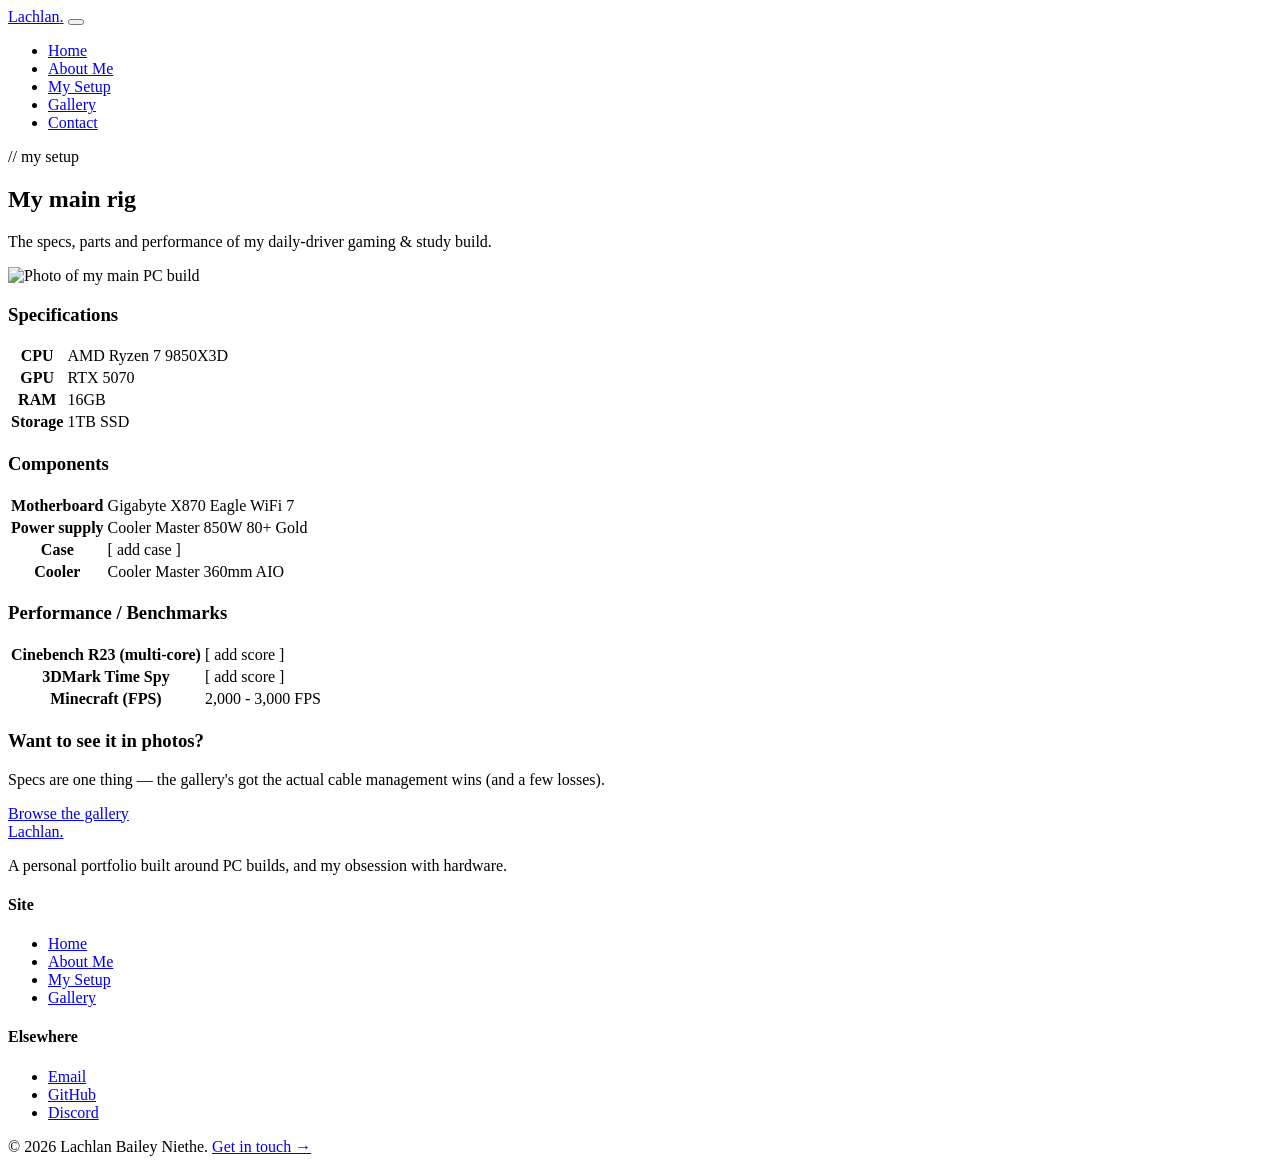
==== setup.html @ 74df8147 "Add files via upload" ====
<!DOCTYPE html>
<html lang="en">
<head>
  <meta charset="UTF-8">
  <meta name="viewport" content="width=device-width, initial-scale=1.0">
  <title>About Lachlan — My Setup</title>
  <meta name="description" content="Lachlan's main PC build, with its specs, components and benchmarks.">
  <link rel="preconnect" href="https://fonts.googleapis.com">
  <link href="https://fonts.googleapis.com/css2?family=Space+Grotesk:wght@500;700&family=Inter:wght@400;500&family=JetBrains+Mono:wght@400;500&display=swap" rel="stylesheet">
  <link rel="stylesheet" href="css/style.css">
</head>
<body>

  <header class="siteHeader">
    <nav class="navBar" aria-label="Primary">
      <a href="index.html" class="logo">Lachlan<span>.</span></a>
      <button class="navToggle" aria-expanded="false" aria-label="Toggle navigation menu">
        <span></span><span></span><span></span>
      </button>
      <ul class="navLinks">
        <li><a href="index.html">Home</a></li>
        <li><a href="about.html">About Me</a></li>
        <li><a href="setup.html" aria-current="page">My Setup</a></li>
        <li><a href="gallery.html">Gallery</a></li>
        <li><a href="contact.html">Contact</a></li>
      </ul>
    </nav>
  </header>

  <main>
    <section class="pageIntro container">
      <span class="tag">// my setup</span>
      <h1>My main rig</h1>
      <p>The specs, parts and performance of my daily-driver gaming &amp; study build.</p>
    </section>

    <section class="section container">
      <!-- one build, same layout as my wireframe -->
      <div class="setupGrid">
        <div class="buildCard setupImage">
          <img class="buildImg" src="images/MyBuild.png" alt="Photo of my main PC build">
        </div>

        <section class="setupBox" aria-labelledby="specsHeading">
          <h3 id="specsHeading">Specifications</h3>
          <table class="specTable">
            <tr><th scope="row">CPU</th><td>AMD Ryzen 7 9850X3D</td></tr>
            <tr><th scope="row">GPU</th><td>RTX 5070</td></tr>
            <tr><th scope="row">RAM</th><td>16GB</td></tr>
            <tr><th scope="row">Storage</th><td>1TB SSD</td></tr>
          </table>
        </section>

        <section class="setupBox" aria-labelledby="componentsHeading">
          <h3 id="componentsHeading">Components</h3>
          <table class="specTable">
            <tr><th scope="row">Motherboard</th><td>Gigabyte X870 Eagle WiFi 7</td></tr>
            <tr><th scope="row">Power supply</th><td>Cooler Master 850W 80+ Gold</td></tr>
            <tr><th scope="row">Case</th><td>[ add case ]</td></tr>
            <tr><th scope="row">Cooler</th><td>Cooler Master 360mm AIO</td></tr>
          </table>
        </section>

        <!-- benchmarks across the bottom -->
        <section class="setupBox benchmarks" aria-labelledby="benchHeading">
          <h3 id="benchHeading">Performance / Benchmarks</h3>
          <table class="specTable">
            <tr><th scope="row">Cinebench R23 (multi-core)</th><td>[ add score ]</td></tr>
            <tr><th scope="row">3DMark Time Spy</th><td>[ add score ]</td></tr>
            <tr><th scope="row">Minecraft (FPS)</th><td>2,000 - 3,000 FPS</td></tr>
          </table>
        </section>
      </div>
    </section>

    <section class="section container" aria-label="Next step">
      <div class="card">
        <h3>Want to see it in photos?</h3>
        <p>Specs are one thing — the gallery's got the actual cable management wins (and a few losses).</p>
        <a href="gallery.html" class="btnPrimary">Browse the gallery</a>
      </div>
    </section>
  </main>

  <footer class="siteFooter">
    <div class="container">
      <div class="footerGrid">
        <div class="footerBrand">
          <a href="index.html" class="logo">Lachlan<span>.</span></a>
          <p>A personal portfolio built around PC builds, and my obsession with hardware.</p>
        </div>
        <div class="footerCol">
          <h4>Site</h4>
          <ul>
            <li><a href="index.html">Home</a></li>
            <li><a href="about.html">About Me</a></li>
            <li><a href="setup.html">My Setup</a></li>
            <li><a href="gallery.html">Gallery</a></li>
          </ul>
        </div>
        <div class="footerCol">
          <h4>Elsewhere</h4>
          <ul>
            <li><a href="mailto:Niethelachlan@gmail.com">Email</a></li>
            <li><a href="https://github.com/">GitHub</a></li>
            <li><a href="https://discord.gg/">Discord</a></li>
          </ul>
        </div>
      </div>
      <div class="footerBottom">
        <span>&copy; 2026 Lachlan Bailey Niethe.</span>
        <a href="contact.html">Get in touch →</a>
      </div>
    </div>
  </footer>

  <script src="js/main.js"></script>
</body>
</html>
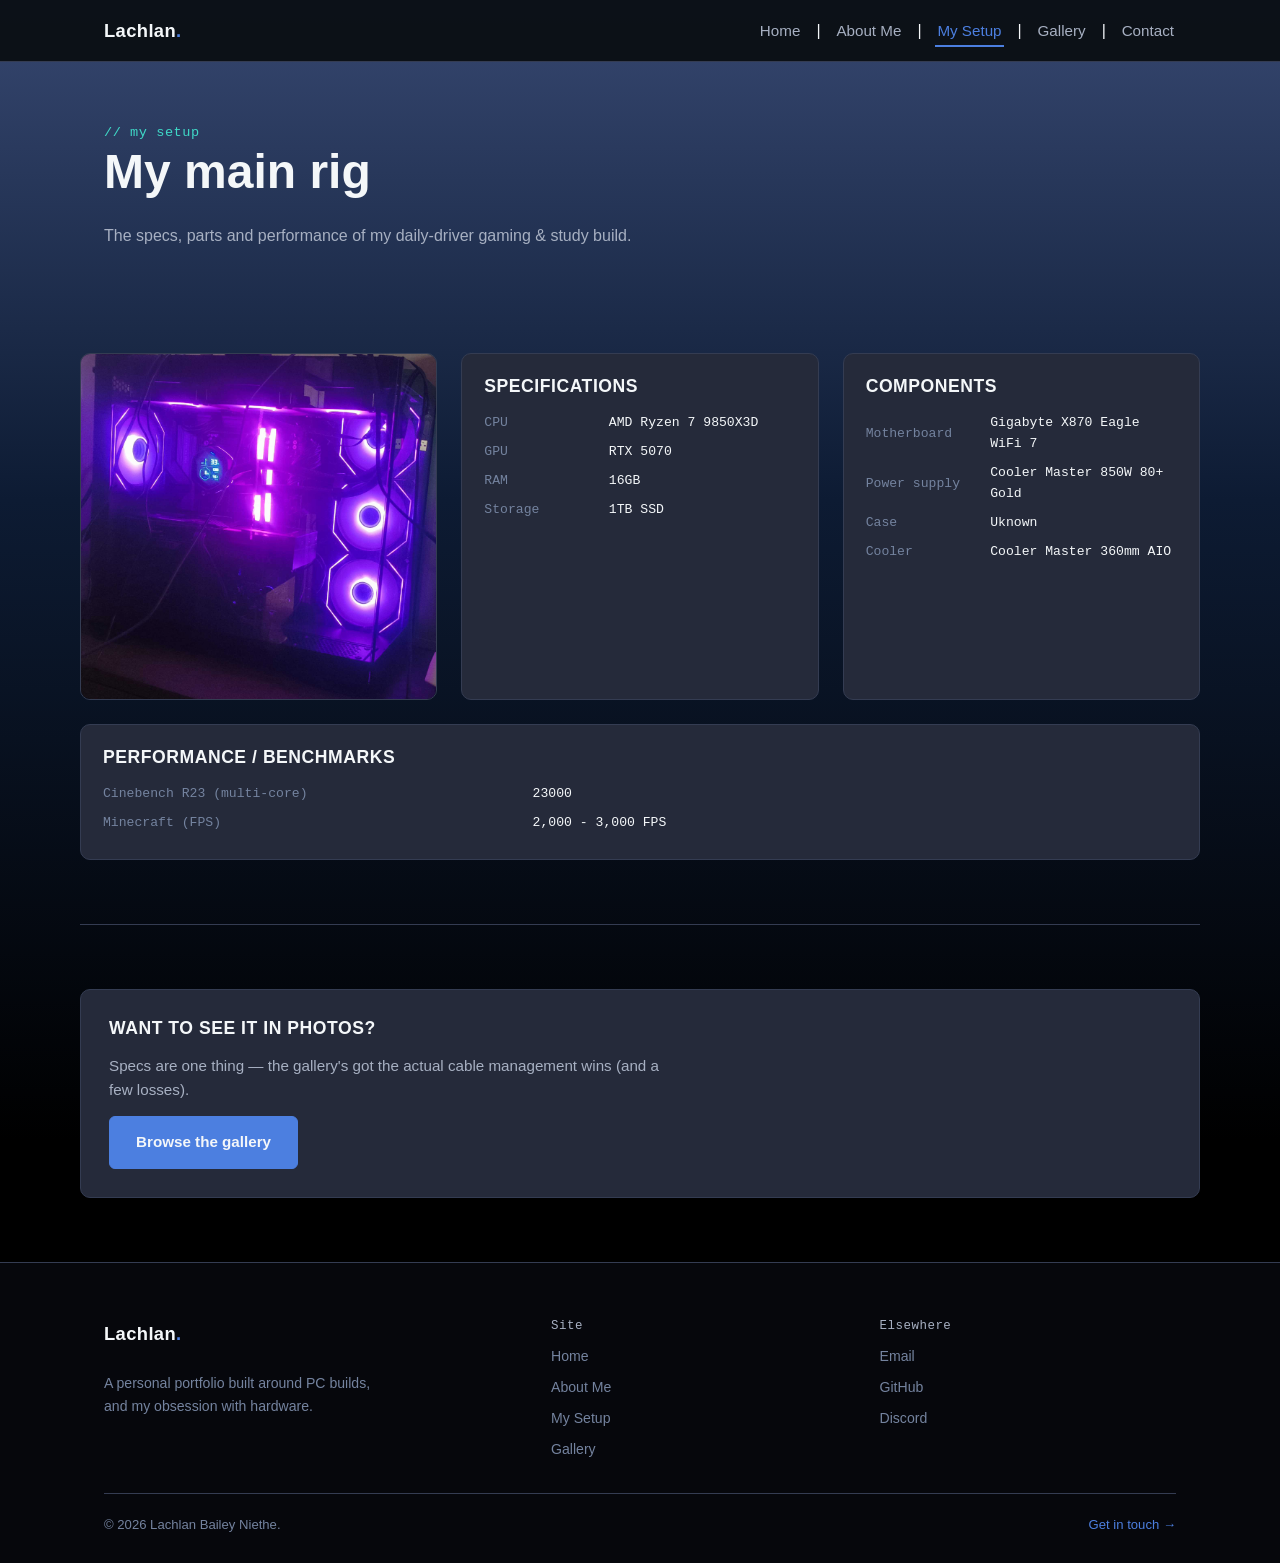
==== commit e5d84e43: "Update setup.html" ====
--- a/setup.html
+++ b/setup.html
@@ -56,7 +56,7 @@
           <table class="specTable">
             <tr><th scope="row">Motherboard</th><td>Gigabyte X870 Eagle WiFi 7</td></tr>
             <tr><th scope="row">Power supply</th><td>Cooler Master 850W 80+ Gold</td></tr>
-            <tr><th scope="row">Case</th><td>[ add case ]</td></tr>
+            <tr><th scope="row">Case</th><td>Uknown</td></tr>
             <tr><th scope="row">Cooler</th><td>Cooler Master 360mm AIO</td></tr>
           </table>
         </section>
@@ -65,8 +65,7 @@
         <section class="setupBox benchmarks" aria-labelledby="benchHeading">
           <h3 id="benchHeading">Performance / Benchmarks</h3>
           <table class="specTable">
-            <tr><th scope="row">Cinebench R23 (multi-core)</th><td>[ add score ]</td></tr>
-            <tr><th scope="row">3DMark Time Spy</th><td>[ add score ]</td></tr>
+            <tr><th scope="row">Cinebench R23 (multi-core)</th><td>23000</td></tr>
             <tr><th scope="row">Minecraft (FPS)</th><td>2,000 - 3,000 FPS</td></tr>
           </table>
         </section>
--- a/css/style.css
+++ b/css/style.css
@@ -0,0 +1,701 @@
+/* styles for the whole site - all 5 pages use this file
+   colours are from my wireframe, 3 sizes: mobile, tablet, desktop */
+
+* {
+  box-sizing: border-box;
+}
+
+html {
+  scroll-behavior: smooth;
+  background: #0D1B33;
+}
+
+body {
+  margin: 0;
+  font-family: 'Inter', sans-serif;
+  color: #a7b0c2;
+  background: linear-gradient(0deg, rgba(0, 0, 0, 1) 27%, rgba(13, 27, 51, 1) 68%, rgba(54, 71, 112, 1) 100%);
+  line-height: 1.6;
+}
+
+a {
+  color: inherit;
+  text-decoration: none;
+}
+
+h1, h2, h3, h4 {
+  font-family: 'Space Grotesk', sans-serif;
+  color: #f4f7f9;
+  line-height: 1.15;
+  margin: 0 0 0.5em;
+}
+
+h1 { font-size: 3rem; }
+h2 { font-size: 2rem; }
+h3 { font-size: 1.25rem; }
+
+p {
+  max-width: 68ch;
+}
+
+.container {
+  max-width: 1120px;
+  margin: 0 auto;
+  padding: 0 24px;
+}
+
+/* outline when tabbing with the keyboard */
+a:focus, button:focus, input:focus, textarea:focus {
+  outline: 2px solid #4c7fe0;
+  outline-offset: 2px;
+}
+
+/* things that use the mono font */
+.hero .tag, .pageIntro .tag, .cardLink, .accordionTrigger .plus, .footerCol h4,
+.buildPhoto, .specTable, .galleryItem, .lightboxImage, .errorMsg, .formStatus, .contactCard a {
+  font-family: 'JetBrains Mono', monospace;
+}
+
+/* card boxes used on every page */
+.card, .profileCard, .infoBlock, .buildCard, .setupBox, .lightboxInner, .contactCard {
+  background: #252a3a;
+  border: 1px solid #343c52;
+  border-radius: 10px;
+}
+
+/* ---- header / nav bar ---- */
+
+.siteHeader {
+  position: sticky;
+  top: 0;
+  z-index: 50;
+  background: rgba(11, 15, 20, 0.95);
+  border-bottom: 1px solid #343c52;
+}
+
+.navBar {
+  display: flex;
+  align-items: center;
+  justify-content: space-between;
+  padding: 16px 24px;
+  max-width: 1120px;
+  margin: 0 auto;
+}
+
+.logo {
+  font-family: 'Space Grotesk', sans-serif;
+  font-weight: 700;
+  font-size: 1.15rem;
+  color: #f4f7f9;
+  letter-spacing: 0.02em;
+}
+
+.logo span {
+  color: #4c7fe0;
+}
+
+.navLinks {
+  display: flex;
+  gap: 32px;
+  list-style: none;
+  margin: 0;
+  padding: 0;
+}
+
+.navLinks li {
+  position: relative;
+}
+
+.navLinks li + li::before {
+  content: "|";
+  position: absolute;
+  left: -18px;
+  color: #f4f7f9;
+}
+
+.navLinks a {
+  font-size: 0.95rem;
+  color: #a7b0c2;
+  padding: 6px 2px;
+  border-bottom: 2px solid transparent;
+  transition: all 0.15s ease;
+}
+
+.navLinks a:hover {
+  color: #f4f7f9;
+}
+
+.navLinks a[aria-current="page"] {
+  color: #4c7fe0;
+  border-color: #4c7fe0;
+}
+
+.navToggle {
+  display: none;
+  flex-direction: column;
+  gap: 5px;
+  background: none;
+  border: none;
+  cursor: pointer;
+  padding: 6px;
+}
+
+.navToggle span {
+  width: 24px;
+  height: 2px;
+  background: #f4f7f9;
+}
+
+/* ---- hero section (home page only) ---- */
+
+.hero {
+  padding: 96px 0 72px;
+  text-align: center;
+}
+
+.hero h1, .hero p.lede, .hero .tag {
+  color: #f4f7f9;
+}
+
+.hero p.lede {
+  font-size: 1.15rem;
+  max-width: 52ch;
+  margin-left: auto;
+  margin-right: auto;
+}
+
+.hero .tag, .pageIntro .tag {
+  font-size: 0.85rem;
+  letter-spacing: 0.04em;
+  display: inline-block;
+}
+
+.pageIntro .tag { color: #3fd9c7; }
+
+.btnRow { display: flex; gap: 14px; flex-wrap: wrap; margin-top: 28px; justify-content: center; }
+
+.btnPrimary, .btnGhost {
+  display: inline-block;
+  font-family: 'Space Grotesk', sans-serif;
+  font-weight: 700;
+  font-size: 0.95rem;
+  padding: 13px 26px;
+  border-radius: 6px;
+  transition: all 0.15s ease;
+}
+
+.btnPrimary {
+  background: #4c7fe0;
+  color: #f4f7f9;
+  border: 1px solid #4c7fe0;
+}
+
+.btnPrimary:hover {
+  background: #f4f7f9;
+  color: #4c7fe0;
+  border-color: #f4f7f9;
+}
+
+.btnGhost {
+  background: transparent;
+  color: #f4f7f9;
+  border: 1px solid #343c52;
+}
+
+.btnGhost:hover {
+  border-color: #4c7fe0;
+  color: #4c7fe0;
+}
+
+/* ---- quick-link cards on home ---- */
+
+.quickLinks {
+  display: grid;
+  grid-template-columns: repeat(3, 1fr);
+  gap: 20px;
+  padding: 0 0 96px;
+  text-align: center;
+}
+
+.quickLinks .card p {
+  margin-left: auto;
+  margin-right: auto;
+}
+
+.card {
+  padding: 28px;
+  transition: all 0.18s ease;
+}
+
+.card:hover, .buildCard:hover {
+  transform: translateY(-4px);
+  border-color: #2f4f8f;
+}
+
+.card h3 {
+  margin-bottom: 6px;
+  text-transform: uppercase;
+  letter-spacing: 0.03em;
+  font-size: 1.1rem;
+}
+
+.card p {
+  font-size: 0.95rem;
+  margin-bottom: 14px;
+}
+
+.cardLink {
+  display: inline-block;
+  font-size: 0.82rem;
+  color: #f4f7f9;
+  background: #4c7fe0;
+  padding: 8px 14px;
+  border-radius: 6px;
+  transition: all 0.15s ease;
+}
+
+.cardLink:hover {
+  background: #f4f7f9;
+  color: #4c7fe0;
+}
+
+.cardLink::after { content: " →"; }
+
+/* ---- section spacing, used on the about page ---- */
+
+.section { padding: 64px 0; }
+.section + .section { border-top: 1px solid #343c52; }
+.pageIntro { padding-top: 56px; padding-bottom: 24px; } /* top and bottom only, so phones keep the side padding */
+
+/* ---- about me page ---- */
+
+.aboutGrid {
+  display: grid;
+  grid-template-columns: 1.1fr 1.6fr;
+  gap: 32px;
+  align-items: start;
+}
+
+.profileCard { padding: 28px; text-align: center; }
+.infoBlock { padding: 22px 26px; }
+.infoBlock h3 { margin-bottom: 8px; }
+
+.profileCard .avatar {
+  width: 140px;
+  height: 140px;
+  border-radius: 50%;
+  margin: 0 auto 18px;
+  background: linear-gradient(135deg, #4c7fe0 0%, #252a3a 70%);
+  display: flex;
+  align-items: center;
+  justify-content: center;
+  font-family: 'Space Grotesk', sans-serif;
+  font-size: 2.2rem;
+  color: #1a2238;
+  font-weight: 700;
+}
+
+.infoBlocks {
+  display: flex;
+  flex-direction: column;
+  gap: 16px;
+}
+
+.skillTags {
+  display: flex;
+  flex-wrap: wrap;
+  gap: 8px;
+  margin-top: 10px;
+  justify-content: center;
+}
+
+.skillTags span {
+  font-family: 'JetBrains Mono', monospace;
+  font-size: 0.78rem;
+  color: #3fd9c7;
+  border: 1px solid #2f4f8f;
+  border-radius: 999px;
+  padding: 4px 12px;
+}
+
+/* dropdowns on the about page */
+
+.accordion { border-top: 1px solid #343c52; }
+.accordionItem { border-bottom: 1px solid #343c52; }
+
+.accordionTrigger {
+  width: 100%;
+  text-align: left;
+  background: none;
+  border: none;
+  color: #f4f7f9;
+  font-family: 'Space Grotesk', sans-serif;
+  font-size: 1rem;
+  padding: 16px 0;
+  display: flex;
+  justify-content: space-between;
+  align-items: center;
+  cursor: pointer;
+}
+
+.accordionTrigger .plus { color: #4c7fe0; }
+.accordionTrigger[aria-expanded="true"] .plus { transform: rotate(45deg); }
+
+.accordionPanel {
+  max-height: 0;
+  overflow: hidden;
+  transition: all 0.25s ease;
+  font-size: 0.95rem;
+}
+
+.accordionPanel[data-open="true"] {
+  max-height: 300px;
+  padding-bottom: 16px;
+}
+
+/* ---- my setup page ---- */
+
+.buildCard {
+  overflow: hidden;
+  transition: all 0.18s ease;
+}
+
+.buildPhoto, .lightboxImage {
+  height: 200px;
+  background: linear-gradient(135deg, #223040 0%, #101820 100%);
+  display: flex;
+  align-items: center;
+  justify-content: center;
+  color: #74839f;
+  font-size: 0.8rem;
+}
+
+.buildBody { padding: 22px; }
+
+.specTable {
+  width: 100%;
+  border-collapse: collapse;
+  font-size: 0.82rem;
+  margin-top: 12px;
+}
+
+.specTable th {
+  text-align: left;
+  color: #74839f;
+  font-weight: 400;
+  padding: 4px 0;
+  width: 40%;
+}
+
+.specTable td { color: #f4f7f9; padding: 4px 0; }
+
+
+/* setup page layout, same as my wireframe */
+.setupGrid {
+  display: grid;
+  grid-template-columns: 1fr 1fr 1fr;
+  gap: 24px;
+}
+
+.setupImage .buildPhoto {
+  height: 100%;
+  min-height: 280px;
+}
+
+.setupImage .buildImg {
+  display: block;
+  width: 100%;
+  height: 100%;
+  min-height: 280px;
+  object-fit: cover; /* crops the photo to fit */
+}
+
+.setupBox { padding: 22px; }
+
+.setupBox h3 {
+  margin-bottom: 6px;
+  text-transform: uppercase;
+  letter-spacing: 0.03em;
+  font-size: 1.1rem;
+}
+
+.setupBox.benchmarks { grid-column: 1 / -1; }
+
+/* ---- gallery page + the popup lightbox ---- */
+
+.galleryGrid {
+  display: grid;
+  grid-template-columns: repeat(3, 1fr); /* 3 photos side by side */
+  gap: 16px;
+}
+
+.galleryItem {
+  height: 240px;
+  border-radius: 10px;
+  border: 1px solid #343c52;
+  background: linear-gradient(135deg, #1e2a37 0%, #0f161d 100%);
+  display: flex;
+  align-items: center;
+  justify-content: center;
+  color: #74839f;
+  font-size: 0.78rem;
+  cursor: pointer;
+  padding: 0;
+  overflow: hidden;
+  transition: all 0.18s ease;
+}
+
+.galleryItem img {
+  width: 100%;
+  height: 100%;
+  object-fit: cover; /* fills the tile */
+  background: #0b0f16;
+  border-radius: 10px; /* rounded corners */
+  display: block;
+}
+
+.galleryItem:hover {
+  transform: scale(1.03);
+  border-color: #2f4f8f;
+}
+
+.lightbox {
+  position: fixed;
+  top: 0;
+  right: 0;
+  bottom: 0;
+  left: 0;
+  background: rgba(6, 9, 12, 0.92);
+  display: none;
+  align-items: center;
+  justify-content: center;
+  z-index: 100;
+  padding: 24px;
+}
+
+.lightbox[data-open="true"] { display: flex; }
+
+.lightboxInner {
+  max-width: 760px;
+  width: 100%;
+  padding: 28px;
+  position: relative;
+}
+
+.lightboxImage { height: auto; border-radius: 10px; margin-bottom: 16px; font-size: 0.85rem; overflow: hidden; }
+
+.lightboxImage img {
+  display: block;
+  width: 100%;
+  max-height: 65vh; /* stops tall photos going off screen */
+  object-fit: contain;
+  background: #0b0f16;
+}
+
+.lightboxCaption {
+  text-align: center;
+  color: #a7b0c2;
+  font-size: 0.9rem;
+}
+
+.lightboxClose {
+  position: absolute;
+  top: 12px;
+  right: 14px;
+  background: none;
+  border: none;
+  color: #a7b0c2;
+  font-size: 1.4rem;
+  cursor: pointer;
+  line-height: 1;
+}
+
+/* ---- contact page ---- */
+
+.contactGrid {
+  display: grid;
+  grid-template-columns: 1.3fr 1fr;
+  gap: 32px;
+}
+
+.formField { margin-bottom: 18px; }
+
+.formField label {
+  display: block;
+  font-size: 0.85rem;
+  color: #a7b0c2;
+  margin-bottom: 6px;
+}
+
+.formField input, .formField textarea {
+  width: 100%;
+  background: #252a3a;
+  border: 1px solid #343c52;
+  border-radius: 6px;
+  padding: 12px 14px;
+  color: #f4f7f9;
+  font-family: 'Inter', sans-serif;
+  font-size: 0.95rem;
+}
+
+.formField input:focus, .formField textarea:focus {
+  border-color: #4c7fe0;
+  outline: none;
+}
+
+.errorMsg {
+  display: none;
+  color: #ff8a80;
+  font-size: 0.8rem;
+  margin-top: 6px;
+}
+
+.formField.hasError .errorMsg { display: block; }
+.formField.hasError input, .formField.hasError textarea { border-color: #ff8a80; }
+
+.submitBtn {
+  background: #4c7fe0;
+  color: #f4f7f9;
+  border: none;
+  border-radius: 6px;
+  padding: 13px 28px;
+  font-family: 'Space Grotesk', sans-serif;
+  font-weight: 700;
+  font-size: 0.95rem;
+  cursor: pointer;
+  transition: all 0.15s ease;
+}
+
+.submitBtn:hover {
+  background: #f4f7f9;
+  color: #4c7fe0;
+}
+
+.formStatus {
+  margin-top: 14px;
+  font-size: 0.9rem;
+  color: #3fd9c7;
+  display: none;
+}
+
+.formStatus[data-visible="true"] { display: block; }
+
+.directContact {
+  display: flex;
+  flex-direction: column;
+  gap: 16px;
+}
+
+.contactCard { padding: 22px; }
+.contactCard h3 { font-size: 1rem; margin-bottom: 4px; }
+.contactCard a { color: #4c7fe0; font-size: 0.88rem; }
+
+/* ---- footer ---- */
+
+.siteFooter {
+  border-top: 1px solid #343c52;
+  padding: 56px 0 28px;
+  font-size: 0.9rem;
+  color: #74839f;
+  background: #06070c;
+}
+
+.footerGrid {
+  display: grid;
+  grid-template-columns: 1.4fr 1fr 1fr;
+  gap: 32px;
+  padding-bottom: 32px;
+}
+
+.footerBrand .logo { display: inline-block; margin-bottom: 10px; }
+.footerBrand p { font-size: 0.88rem; max-width: 34ch; }
+
+.footerCol h4 {
+  color: #a7b0c2;
+  font-size: 0.78rem;
+  letter-spacing: 0.04em;
+  margin-bottom: 12px;
+  font-weight: 400;
+}
+
+.footerCol ul {
+  list-style: none;
+  margin: 0;
+  padding: 0;
+  display: flex;
+  flex-direction: column;
+  gap: 8px;
+}
+
+.footerCol a {
+  font-size: 0.88rem;
+  color: #74839f;
+  transition: all 0.15s ease;
+}
+
+.footerCol a:hover { color: #4c7fe0; }
+
+.footerBottom {
+  border-top: 1px solid #343c52;
+  padding-top: 20px;
+  display: flex;
+  justify-content: space-between;
+  flex-wrap: wrap;
+  gap: 8px;
+  font-size: 0.82rem;
+}
+
+.footerBottom a { color: #4c7fe0; }
+
+/* =========================================================
+   RESPONSIVE - 3 sizes to match my wireframes
+   big screens (desktop) = the styles above, no media query needed
+   medium screens (tablet) = 601px to 900px
+   small screens (phones) = 600px and under
+   ========================================================= */
+
+/* ---- tablet (iPad etc) ---- */
+@media (max-width: 900px) {
+  .quickLinks { grid-template-columns: repeat(2, 1fr); }
+  .aboutGrid { grid-template-columns: 1fr 1fr; }
+  .galleryGrid { grid-template-columns: repeat(2, 1fr); }
+  .contactGrid { grid-template-columns: 1fr 1fr; }
+  /* setup page: image on the left, boxes on the right */
+  .setupGrid { grid-template-columns: 1fr 1fr; }
+  .setupImage { grid-row: span 2; }
+  .hero { padding: 72px 0 56px; }
+}
+
+/* ---- phones ---- */
+@media (max-width: 600px) {
+  h1 { font-size: 2rem; }
+  h2 { font-size: 1.5rem; }
+
+  .navToggle { display: flex; }
+  .navLinks {
+    position: absolute;
+    top: 100%;
+    left: 0;
+    right: 0;
+    flex-direction: column;
+    gap: 0;
+    background: #1a2238;
+    border-bottom: 1px solid #343c52;
+    max-height: 0;
+    overflow: hidden;
+    transition: all 0.25s ease;
+  }
+  .navLinks.isOpen { max-height: 340px; }
+  .navLinks li { border-top: 1px solid #343c52; }
+  .navLinks li::before { display: none; }
+  .navLinks a { display: block; padding: 14px 24px; }
+
+  .quickLinks { grid-template-columns: 1fr; }
+  .aboutGrid { grid-template-columns: 1fr; }
+  /* setup page: one column */
+  .setupGrid { grid-template-columns: 1fr; }
+  .setupImage { grid-row: auto; }
+  .galleryGrid { grid-template-columns: 1fr; }
+  .contactGrid { grid-template-columns: 1fr; }
+  .footerGrid { grid-template-columns: 1fr; gap: 28px; }
+}
